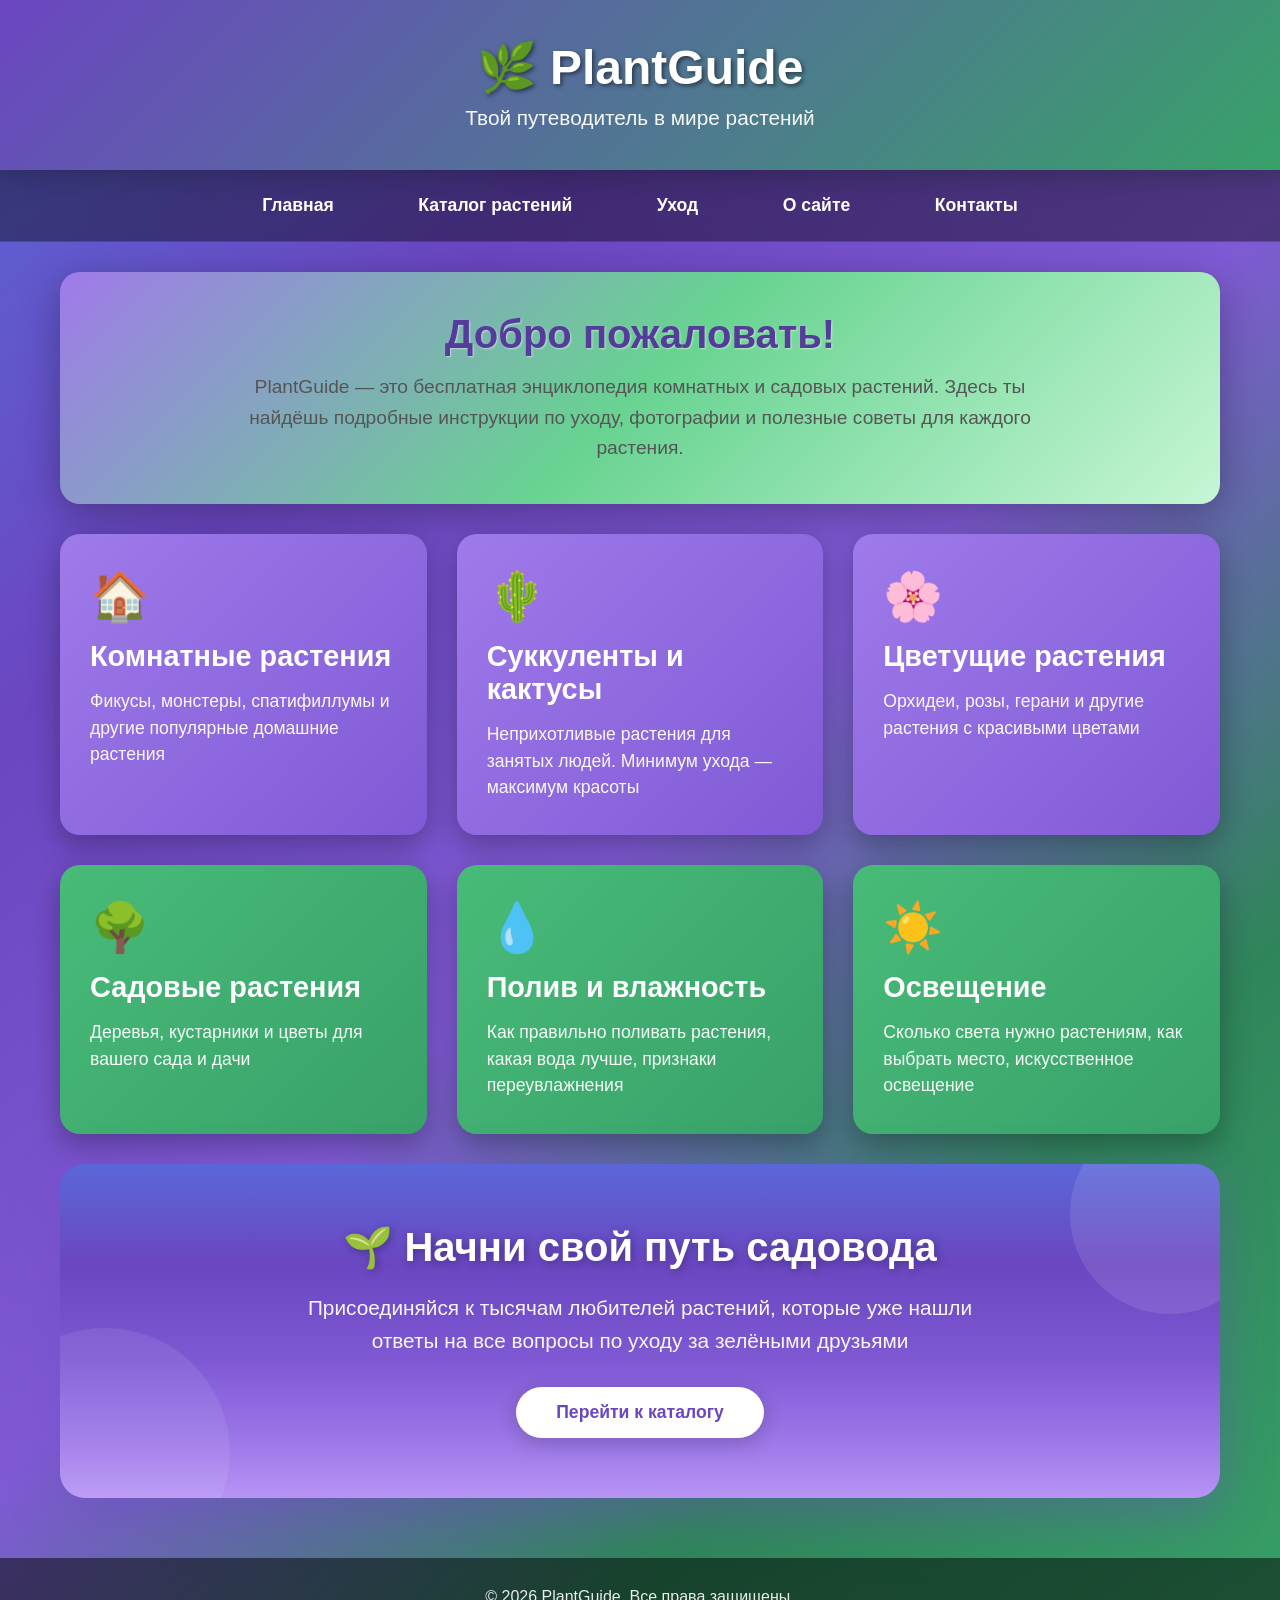
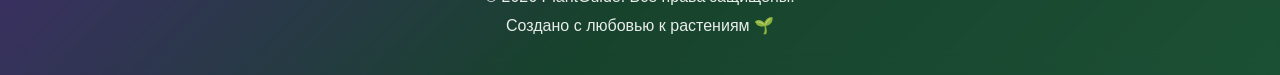
==== index.html @ fd5c61bb "Первая загрузка сайта" ====
<!DOCTYPE html>
<html lang="ru">
<head>
    <meta charset="UTF-8">
    <meta name="viewport" content="width=device-width, initial-scale=1.0">
    <title>PlantGuide - Энциклопедия растений</title>
    <style>
        * {
            margin: 0;
            padding: 0;
            box-sizing: border-box;
        }

        body {
            font-family: 'Segoe UI', Tahoma, Geneva, Verdana, sans-serif;
            background: linear-gradient(135deg, #5a67d8 0%, #6b46c1 25%, #805ad5 50%, #2f855a 75%, #38a169 100%);
            min-height: 100vh;
            color: #333;
            position: relative;
            overflow-x: hidden;
        }

        /* === ФОНОВЫЕ РАСТЕНИЯ В СТИЛЕ АНИМЕ === */
        .bg-plant {
            position: fixed;
            opacity: 0.3;
            z-index: 0;
            pointer-events: none;
            filter: blur(0.5px);
        }

        .bg-plant-1 {
            top: 10%;
            left: 5%;
            width: 200px;
            height: auto;
            transform: rotate(-15deg);
        }

        .bg-plant-2 {
            top: 15%;
            right: 8%;
            width: 180px;
            height: auto;
            transform: rotate(10deg);
        }

        .bg-plant-3 {
            bottom: 20%;
            left: 3%;
            width: 220px;
            height: auto;
            transform: rotate(-5deg);
        }

        .bg-plant-4 {
            bottom: 15%;
            right: 5%;
            width: 250px;
            height: auto;
            transform: rotate(8deg);
        }

        .bg-plant-5 {
            top: 40%;
            left: 2%;
            width: 150px;
            height: auto;
            transform: rotate(-12deg);
        }

        .bg-plant-6 {
            top: 50%;
            right: 3%;
            width: 200px;
            height: auto;
            transform: rotate(15deg);
        }

        .bg-plant-7 {
            top: 5%;
            left: 50%;
            transform: translateX(-50%) rotate(5deg);
            width: 120px;
            height: auto;
        }

        /* Шапка */
        header {
            background: linear-gradient(135deg, #6b46c1 0%, #38a169 100%);
            padding: 40px 20px;
            text-align: center;
            box-shadow: 0 4px 20px rgba(0,0,0,0.3);
            position: relative;
            z-index: 10;
        }

        header h1 {
            color: white;
            font-size: 3em;
            margin-bottom: 10px;
            text-shadow: 2px 2px 4px rgba(0,0,0,0.5);
        }

        header p {
            color: rgba(255, 255, 255, 0.95);
            font-size: 1.3em;
        }

        /* Навигация */
        nav {
            background: rgba(0, 0, 0, 0.4);
            backdrop-filter: blur(10px);
            padding: 15px;
            text-align: center;
            position: sticky;
            top: 0;
            z-index: 100;
            border-bottom: 1px solid rgba(255, 255, 255, 0.1);
        }

        nav a {
            color: white;
            text-decoration: none;
            margin: 0 20px;
            font-weight: 600;
            font-size: 1.1em;
            padding: 10px 20px;
            border-radius: 25px;
            transition: all 0.3s ease;
            display: inline-block;
        }

        nav a:hover {
            background: rgba(255, 255, 255, 0.2);
            transform: translateY(-2px);
        }

        /* Основной контент */
        .container {
            max-width: 1200px;
            margin: 0 auto;
            padding: 30px 20px; /* Уменьшил с 50px */
            position: relative;
            z-index: 1;
        }

        /* Приветственный блок */
        .welcome {
            background: linear-gradient(135deg, 
                #9f7aea 0%, 
                #68d391 50%, 
                #c6f6d5 100%);
            padding: 40px 30px; /* Выровнял отступы */
            border-radius: 20px;
            text-align: center;
            margin-bottom: 30px; /* Уменьшил с 50px */
            box-shadow: 0 10px 40px rgba(0,0,0,0.3);
        }

        .welcome h2 {
            color: #553c9a;
            font-size: 2.5em;
            margin-bottom: 15px;
            text-shadow: 1px 1px 2px rgba(255,255,255,0.5);
        }

        .welcome p {
            color: #555;
            font-size: 1.2em;
            line-height: 1.6;
            max-width: 800px;
            margin: 0 auto;
        }

        /* Сетка карточек */
        .cards-grid {
            display: grid;
            grid-template-columns: repeat(auto-fit, minmax(300px, 1fr));
            gap: 30px;
            margin-bottom: 30px; /* Уменьшил с 50px */
        }

        /* Карточки */
        .card {
            padding: 35px 30px; /* Выровнял горизонтальные отступы */
            border-radius: 20px;
            box-shadow: 0 10px 30px rgba(0,0,0,0.3);
            transition: all 0.3s ease;
            cursor: pointer;
            text-decoration: none;
            display: block;
            color: white;
            position: relative;
            z-index: 1;
        }

        .card:hover {
            transform: translateY(-10px);
            box-shadow: 0 15px 40px rgba(0,0,0,0.4);
        }

        .card-purple {
            background: linear-gradient(135deg, #9f7aea 0%, #805ad5 100%);
        }

        .card-green {
            background: linear-gradient(135deg, #48bb78 0%, #38a169 100%);
        }

        .card h3 {
            font-size: 1.8em;
            margin-bottom: 15px;
        }

        .card p {
            font-size: 1.1em;
            opacity: 0.95;
            line-height: 1.5;
        }

        .card-icon {
            font-size: 3em;
            margin-bottom: 15px;
        }

        /* Секция с вертикальным фиолетовым градиентом */
        .purple-gradient-section {
            background: linear-gradient(180deg, #5a67d8 0%, #6b46c1 30%, #805ad5 60%, #9f7aea 85%, #b794f4 100%);
            padding: 60px 40px; /* Уменьшил с 80px */
            border-radius: 25px;
            text-align: center;
            margin-bottom: 30px; /* Убрал margin-top, оставил только bottom */
            box-shadow: 0 15px 50px rgba(107, 70, 193, 0.4);
            position: relative;
            overflow: hidden;
            z-index: 1;
        }

        .purple-gradient-section::before {
            content: '';
            position: absolute;
            top: -50px;
            right: -50px;
            width: 200px;
            height: 200px;
            background: rgba(255, 255, 255, 0.1);
            border-radius: 50%;
        }

        .purple-gradient-section::after {
            content: '';
            position: absolute;
            bottom: -80px;
            left: -80px;
            width: 250px;
            height: 250px;
            background: rgba(255, 255, 255, 0.08);
            border-radius: 50%;
        }

        .purple-gradient-section h2 {
            color: white;
            font-size: 2.5em;
            margin-bottom: 20px;
            text-shadow: 2px 2px 8px rgba(0,0,0,0.3);
            position: relative;
            z-index: 1;
        }

        .purple-gradient-section p {
            color: rgba(255, 255, 255, 0.95);
            font-size: 1.3em;
            line-height: 1.6;
            max-width: 700px;
            margin: 0 auto 30px;
            position: relative;
            z-index: 1;
        }

        .purple-btn {
            display: inline-block;
            padding: 15px 40px;
            background: white;
            color: #6b46c1;
            text-decoration: none;
            border-radius: 50px;
            font-weight: bold;
            font-size: 1.1em;
            transition: all 0.3s ease;
            box-shadow: 0 5px 20px rgba(0,0,0,0.2);
            position: relative;
            z-index: 1;
        }

        .purple-btn:hover {
            transform: scale(1.05);
            box-shadow: 0 8px 25px rgba(0,0,0,0.3);
        }

        /* Подвал */
        footer {
            background: rgba(0, 0, 0, 0.5);
            backdrop-filter: blur(10px);
            color: white;
            text-align: center;
            padding: 30px 20px;
            margin-top: 0; /* Убрал лишний отступ */
            position: relative;
            z-index: 1;
        }

        footer p {
            opacity: 0.9;
            margin-bottom: 10px;
        }

        /* Адаптивность */
        @media (max-width: 768px) {
            header h1 {
                font-size: 2em;
            }

            nav a {
                display: block;
                margin: 10px 0;
            }

            .container {
                padding: 20px 15px;
            }

            .welcome {
                padding: 30px 20px;
            }

            .welcome h2 {
                font-size: 1.8em;
            }

            .purple-gradient-section {
                padding: 40px 20px;
            }

            .purple-gradient-section h2 {
                font-size: 1.8em;
            }

            .bg-plant-5, .bg-plant-6, .bg-plant-7 {
                display: none;
            }
        }
    </style>
</head>
<body>

    <!-- Фоновые растения -->
    <img src="images/anime-aloe.png" alt="" class="bg-plant bg-plant-1">
    <img src="images/anime-cactus.png" alt="" class="bg-plant bg-plant-2">
    <img src="images/anime-jade.png" alt="" class="bg-plant bg-plant-3">
    <img src="images/anime-monstera.png" alt="" class="bg-plant bg-plant-4">
    <img src="images/anime-succulent.png" alt="" class="bg-plant bg-plant-5">
    <img src="images/anime-fern.png" alt="" class="bg-plant bg-plant-6">
    <img src="images/anime-small-cactus.png" alt="" class="bg-plant bg-plant-7">

    <!-- Шапка -->
    <header>
        <h1>🌿 PlantGuide</h1>
        <p>Твой путеводитель в мире растений</p>
    </header>

    <!-- Навигация -->
    <nav>
        <a href="index.html">Главная</a>
        <a href="plants.html">Каталог растений</a>
        <a href="care.html">Уход</a>
        <a href="about.html">О сайте</a>
        <a href="contacts.html">Контакты</a>
    </nav>

    <!-- Основной контент -->
    <div class="container">

        <!-- Приветственный блок -->
        <div class="welcome">
            <h2>Добро пожаловать!</h2>
            <p>PlantGuide — это бесплатная энциклопедия комнатных и садовых растений. Здесь ты найдёшь подробные инструкции по уходу, фотографии и полезные советы для каждого растения.</p>
        </div>

        <!-- Карточки категорий -->
        <div class="cards-grid">

            <a href="plants/indoor.html" class="card card-purple">
                <div class="card-icon">🏠</div>
                <h3>Комнатные растения</h3>
                <p>Фикусы, монстеры, спатифиллумы и другие популярные домашние растения</p>
            </a>

            <a href="plants/succulents.html" class="card card-purple">
                <div class="card-icon">🌵</div>
                <h3>Суккуленты и кактусы</h3>
                <p>Неприхотливые растения для занятых людей. Минимум ухода — максимум красоты</p>
            </a>

            <a href="plants/flowering.html" class="card card-purple">
                <div class="card-icon">🌸</div>
                <h3>Цветущие растения</h3>
                <p>Орхидеи, розы, герани и другие растения с красивыми цветами</p>
            </a>

            <a href="plants/garden.html" class="card card-green">
                <div class="card-icon">🌳</div>
                <h3>Садовые растения</h3>
                <p>Деревья, кустарники и цветы для вашего сада и дачи</p>
            </a>

            <a href="care/watering.html" class="card card-green">
                <div class="card-icon">💧</div>
                <h3>Полив и влажность</h3>
                <p>Как правильно поливать растения, какая вода лучше, признаки переувлажнения</p>
            </a>

            <a href="care/light.html" class="card card-green">
                <div class="card-icon">☀️</div>
                <h3>Освещение</h3>
                <p>Сколько света нужно растениям, как выбрать место, искусственное освещение</p>
            </a>

        </div>

        <!-- Секция с вертикальным градиентом -->
        <div class="purple-gradient-section">
            <h2>🌱 Начни свой путь садовода</h2>
            <p>Присоединяйся к тысячам любителей растений, которые уже нашли ответы на все вопросы по уходу за зелёными друзьями</p>
            <a href="plants.html" class="purple-btn">Перейти к каталогу</a>
        </div>

    </div>

    <!-- Подвал -->
    <footer>
        <p>&copy; 2026 PlantGuide. Все права защищены.</p>
        <p>Создано с любовью к растениям 🌱</p>
    </footer>

</body>
</html>
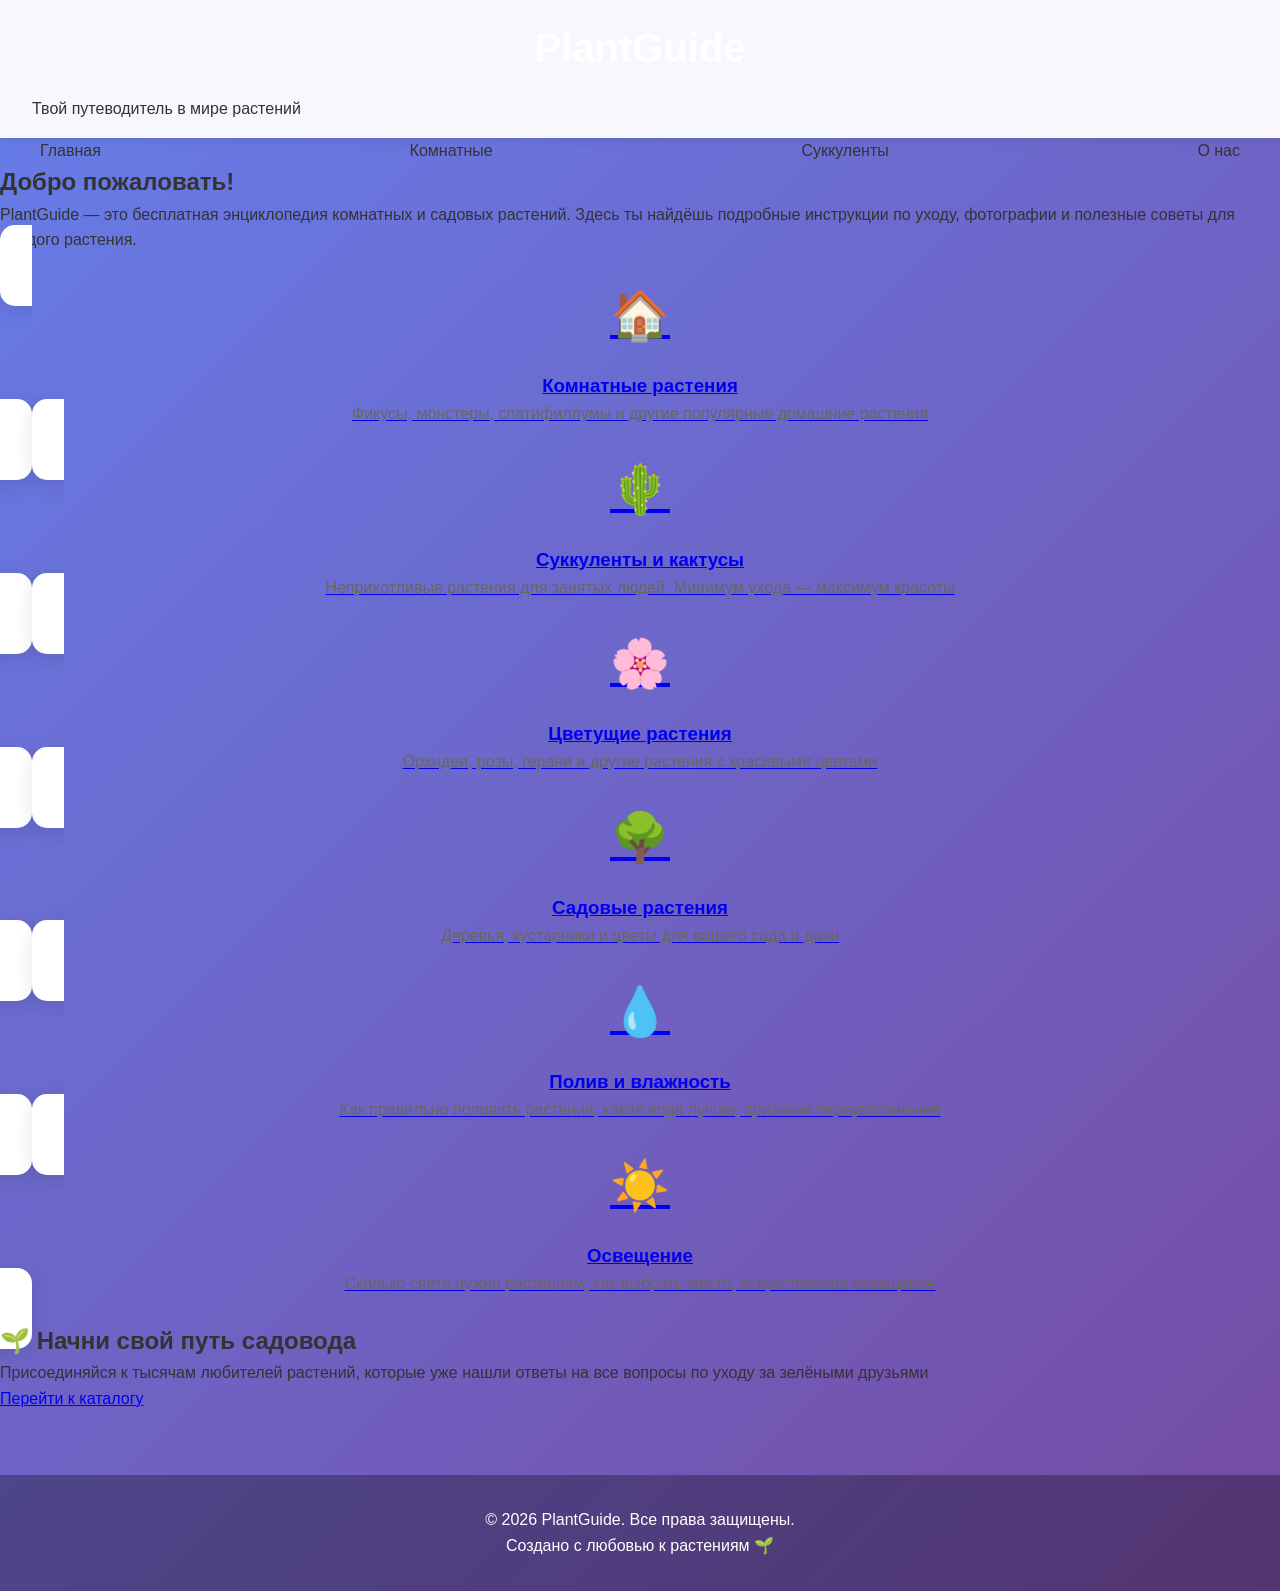
==== commit a8d87cfb: "Исправлены ссылки и структура index.html" ====
--- a/index.html
+++ b/index.html
@@ -1,381 +1,26 @@
 <!DOCTYPE html>
 <html lang="ru">
 <head>
+    <link rel="icon" type="image/png" href="image/favicon.png">
     <meta charset="UTF-8">
     <meta name="viewport" content="width=device-width, initial-scale=1.0">
     <title>PlantGuide - Энциклопедия растений</title>
-    <style>
-        * {
-            margin: 0;
-            padding: 0;
-            box-sizing: border-box;
-        }
-
-        body {
-            font-family: 'Segoe UI', Tahoma, Geneva, Verdana, sans-serif;
-            background: linear-gradient(135deg, #5a67d8 0%, #6b46c1 25%, #805ad5 50%, #2f855a 75%, #38a169 100%);
-            min-height: 100vh;
-            color: #333;
-            position: relative;
-            overflow-x: hidden;
-        }
-
-        /* === ФОНОВЫЕ РАСТЕНИЯ В СТИЛЕ АНИМЕ === */
-        .bg-plant {
-            position: fixed;
-            opacity: 0.3;
-            z-index: 0;
-            pointer-events: none;
-            filter: blur(0.5px);
-        }
-
-        .bg-plant-1 {
-            top: 10%;
-            left: 5%;
-            width: 200px;
-            height: auto;
-            transform: rotate(-15deg);
-        }
-
-        .bg-plant-2 {
-            top: 15%;
-            right: 8%;
-            width: 180px;
-            height: auto;
-            transform: rotate(10deg);
-        }
-
-        .bg-plant-3 {
-            bottom: 20%;
-            left: 3%;
-            width: 220px;
-            height: auto;
-            transform: rotate(-5deg);
-        }
-
-        .bg-plant-4 {
-            bottom: 15%;
-            right: 5%;
-            width: 250px;
-            height: auto;
-            transform: rotate(8deg);
-        }
-
-        .bg-plant-5 {
-            top: 40%;
-            left: 2%;
-            width: 150px;
-            height: auto;
-            transform: rotate(-12deg);
-        }
-
-        .bg-plant-6 {
-            top: 50%;
-            right: 3%;
-            width: 200px;
-            height: auto;
-            transform: rotate(15deg);
-        }
-
-        .bg-plant-7 {
-            top: 5%;
-            left: 50%;
-            transform: translateX(-50%) rotate(5deg);
-            width: 120px;
-            height: auto;
-        }
-
-        /* Шапка */
-        header {
-            background: linear-gradient(135deg, #6b46c1 0%, #38a169 100%);
-            padding: 40px 20px;
-            text-align: center;
-            box-shadow: 0 4px 20px rgba(0,0,0,0.3);
-            position: relative;
-            z-index: 10;
-        }
-
-        header h1 {
-            color: white;
-            font-size: 3em;
-            margin-bottom: 10px;
-            text-shadow: 2px 2px 4px rgba(0,0,0,0.5);
-        }
-
-        header p {
-            color: rgba(255, 255, 255, 0.95);
-            font-size: 1.3em;
-        }
-
-        /* Навигация */
-        nav {
-            background: rgba(0, 0, 0, 0.4);
-            backdrop-filter: blur(10px);
-            padding: 15px;
-            text-align: center;
-            position: sticky;
-            top: 0;
-            z-index: 100;
-            border-bottom: 1px solid rgba(255, 255, 255, 0.1);
-        }
-
-        nav a {
-            color: white;
-            text-decoration: none;
-            margin: 0 20px;
-            font-weight: 600;
-            font-size: 1.1em;
-            padding: 10px 20px;
-            border-radius: 25px;
-            transition: all 0.3s ease;
-            display: inline-block;
-        }
-
-        nav a:hover {
-            background: rgba(255, 255, 255, 0.2);
-            transform: translateY(-2px);
-        }
-
-        /* Основной контент */
-        .container {
-            max-width: 1200px;
-            margin: 0 auto;
-            padding: 30px 20px; /* Уменьшил с 50px */
-            position: relative;
-            z-index: 1;
-        }
-
-        /* Приветственный блок */
-        .welcome {
-            background: linear-gradient(135deg, 
-                #9f7aea 0%, 
-                #68d391 50%, 
-                #c6f6d5 100%);
-            padding: 40px 30px; /* Выровнял отступы */
-            border-radius: 20px;
-            text-align: center;
-            margin-bottom: 30px; /* Уменьшил с 50px */
-            box-shadow: 0 10px 40px rgba(0,0,0,0.3);
-        }
-
-        .welcome h2 {
-            color: #553c9a;
-            font-size: 2.5em;
-            margin-bottom: 15px;
-            text-shadow: 1px 1px 2px rgba(255,255,255,0.5);
-        }
-
-        .welcome p {
-            color: #555;
-            font-size: 1.2em;
-            line-height: 1.6;
-            max-width: 800px;
-            margin: 0 auto;
-        }
-
-        /* Сетка карточек */
-        .cards-grid {
-            display: grid;
-            grid-template-columns: repeat(auto-fit, minmax(300px, 1fr));
-            gap: 30px;
-            margin-bottom: 30px; /* Уменьшил с 50px */
-        }
-
-        /* Карточки */
-        .card {
-            padding: 35px 30px; /* Выровнял горизонтальные отступы */
-            border-radius: 20px;
-            box-shadow: 0 10px 30px rgba(0,0,0,0.3);
-            transition: all 0.3s ease;
-            cursor: pointer;
-            text-decoration: none;
-            display: block;
-            color: white;
-            position: relative;
-            z-index: 1;
-        }
-
-        .card:hover {
-            transform: translateY(-10px);
-            box-shadow: 0 15px 40px rgba(0,0,0,0.4);
-        }
-
-        .card-purple {
-            background: linear-gradient(135deg, #9f7aea 0%, #805ad5 100%);
-        }
-
-        .card-green {
-            background: linear-gradient(135deg, #48bb78 0%, #38a169 100%);
-        }
-
-        .card h3 {
-            font-size: 1.8em;
-            margin-bottom: 15px;
-        }
-
-        .card p {
-            font-size: 1.1em;
-            opacity: 0.95;
-            line-height: 1.5;
-        }
-
-        .card-icon {
-            font-size: 3em;
-            margin-bottom: 15px;
-        }
-
-        /* Секция с вертикальным фиолетовым градиентом */
-        .purple-gradient-section {
-            background: linear-gradient(180deg, #5a67d8 0%, #6b46c1 30%, #805ad5 60%, #9f7aea 85%, #b794f4 100%);
-            padding: 60px 40px; /* Уменьшил с 80px */
-            border-radius: 25px;
-            text-align: center;
-            margin-bottom: 30px; /* Убрал margin-top, оставил только bottom */
-            box-shadow: 0 15px 50px rgba(107, 70, 193, 0.4);
-            position: relative;
-            overflow: hidden;
-            z-index: 1;
-        }
-
-        .purple-gradient-section::before {
-            content: '';
-            position: absolute;
-            top: -50px;
-            right: -50px;
-            width: 200px;
-            height: 200px;
-            background: rgba(255, 255, 255, 0.1);
-            border-radius: 50%;
-        }
-
-        .purple-gradient-section::after {
-            content: '';
-            position: absolute;
-            bottom: -80px;
-            left: -80px;
-            width: 250px;
-            height: 250px;
-            background: rgba(255, 255, 255, 0.08);
-            border-radius: 50%;
-        }
-
-        .purple-gradient-section h2 {
-            color: white;
-            font-size: 2.5em;
-            margin-bottom: 20px;
-            text-shadow: 2px 2px 8px rgba(0,0,0,0.3);
-            position: relative;
-            z-index: 1;
-        }
-
-        .purple-gradient-section p {
-            color: rgba(255, 255, 255, 0.95);
-            font-size: 1.3em;
-            line-height: 1.6;
-            max-width: 700px;
-            margin: 0 auto 30px;
-            position: relative;
-            z-index: 1;
-        }
-
-        .purple-btn {
-            display: inline-block;
-            padding: 15px 40px;
-            background: white;
-            color: #6b46c1;
-            text-decoration: none;
-            border-radius: 50px;
-            font-weight: bold;
-            font-size: 1.1em;
-            transition: all 0.3s ease;
-            box-shadow: 0 5px 20px rgba(0,0,0,0.2);
-            position: relative;
-            z-index: 1;
-        }
-
-        .purple-btn:hover {
-            transform: scale(1.05);
-            box-shadow: 0 8px 25px rgba(0,0,0,0.3);
-        }
-
-        /* Подвал */
-        footer {
-            background: rgba(0, 0, 0, 0.5);
-            backdrop-filter: blur(10px);
-            color: white;
-            text-align: center;
-            padding: 30px 20px;
-            margin-top: 0; /* Убрал лишний отступ */
-            position: relative;
-            z-index: 1;
-        }
-
-        footer p {
-            opacity: 0.9;
-            margin-bottom: 10px;
-        }
-
-        /* Адаптивность */
-        @media (max-width: 768px) {
-            header h1 {
-                font-size: 2em;
-            }
-
-            nav a {
-                display: block;
-                margin: 10px 0;
-            }
-
-            .container {
-                padding: 20px 15px;
-            }
-
-            .welcome {
-                padding: 30px 20px;
-            }
-
-            .welcome h2 {
-                font-size: 1.8em;
-            }
-
-            .purple-gradient-section {
-                padding: 40px 20px;
-            }
-
-            .purple-gradient-section h2 {
-                font-size: 1.8em;
-            }
-
-            .bg-plant-5, .bg-plant-6, .bg-plant-7 {
-                display: none;
-            }
-        }
-    </style>
+    <link rel="stylesheet" href="css/style.css">
 </head>
 <body>
 
-    <!-- Фоновые растения -->
-    <img src="images/anime-aloe.png" alt="" class="bg-plant bg-plant-1">
-    <img src="images/anime-cactus.png" alt="" class="bg-plant bg-plant-2">
-    <img src="images/anime-jade.png" alt="" class="bg-plant bg-plant-3">
-    <img src="images/anime-monstera.png" alt="" class="bg-plant bg-plant-4">
-    <img src="images/anime-succulent.png" alt="" class="bg-plant bg-plant-5">
-    <img src="images/anime-fern.png" alt="" class="bg-plant bg-plant-6">
-    <img src="images/anime-small-cactus.png" alt="" class="bg-plant bg-plant-7">
-
     <!-- Шапка -->
     <header>
-        <h1>🌿 PlantGuide</h1>
+        <h1> PlantGuide</h1>
         <p>Твой путеводитель в мире растений</p>
     </header>
 
     <!-- Навигация -->
     <nav>
         <a href="index.html">Главная</a>
-        <a href="plants.html">Каталог растений</a>
-        <a href="care.html">Уход</a>
-        <a href="about.html">О сайте</a>
-        <a href="contacts.html">Контакты</a>
+        <a href="indoor.html">Комнатные</a>
+        <a href="succulents.html">Суккуленты</a>
+        <a href="about.html">О нас</a>
     </nav>
 
     <!-- Основной контент -->
@@ -390,37 +35,37 @@
         <!-- Карточки категорий -->
         <div class="cards-grid">
 
-            <a href="plants/indoor.html" class="card card-purple">
+            <a href="indoor.html" class="card card-purple">
                 <div class="card-icon">🏠</div>
                 <h3>Комнатные растения</h3>
                 <p>Фикусы, монстеры, спатифиллумы и другие популярные домашние растения</p>
             </a>
 
-            <a href="plants/succulents.html" class="card card-purple">
+            <a href="succulents.html" class="card card-purple">
                 <div class="card-icon">🌵</div>
                 <h3>Суккуленты и кактусы</h3>
                 <p>Неприхотливые растения для занятых людей. Минимум ухода — максимум красоты</p>
             </a>
 
-            <a href="plants/flowering.html" class="card card-purple">
+            <a href="flowering.html" class="card card-purple">
                 <div class="card-icon">🌸</div>
                 <h3>Цветущие растения</h3>
                 <p>Орхидеи, розы, герани и другие растения с красивыми цветами</p>
             </a>
 
-            <a href="plants/garden.html" class="card card-green">
+            <a href="garden.html" class="card card-green">
                 <div class="card-icon">🌳</div>
                 <h3>Садовые растения</h3>
                 <p>Деревья, кустарники и цветы для вашего сада и дачи</p>
             </a>
 
-            <a href="care/watering.html" class="card card-green">
+            <a href="watering.html" class="card card-green">
                 <div class="card-icon">💧</div>
                 <h3>Полив и влажность</h3>
                 <p>Как правильно поливать растения, какая вода лучше, признаки переувлажнения</p>
             </a>
 
-            <a href="care/light.html" class="card card-green">
+            <a href="lighting.html" class="card card-green">
                 <div class="card-icon">☀️</div>
                 <h3>Освещение</h3>
                 <p>Сколько света нужно растениям, как выбрать место, искусственное освещение</p>
@@ -432,7 +77,7 @@
         <div class="purple-gradient-section">
             <h2>🌱 Начни свой путь садовода</h2>
             <p>Присоединяйся к тысячам любителей растений, которые уже нашли ответы на все вопросы по уходу за зелёными друзьями</p>
-            <a href="plants.html" class="purple-btn">Перейти к каталогу</a>
+            <a href="indoor.html" class="purple-btn">Перейти к каталогу</a>
         </div>
 
     </div>
--- a/css/style.css
+++ b/css/style.css
@@ -0,0 +1,226 @@
+/* ===== ОБЩИЕ СТИЛИ ===== */
+* {
+  margin: 0;
+  padding: 0;
+  box-sizing: border-box;
+}
+
+body {
+  font-family: 'Segoe UI', Tahoma, Geneva, Verdana, sans-serif;
+  line-height: 1.6;
+  color: #333;
+  background: linear-gradient(135deg, #667eea 0%, #764ba2 100%);
+  min-height: 100vh;
+}
+
+/* ===== ШАПКА ===== */
+header {
+  background: rgba(255, 255, 255, 0.95);
+  padding: 1rem 2rem;
+  box-shadow: 0 2px 10px rgba(0,0,0,0.1);
+}
+
+nav {
+  display: flex;
+  justify-content: space-between;
+  align-items: center;
+  max-width: 1200px;
+  margin: 0 auto;
+}
+
+.logo {
+  font-size: 1.5rem;
+  font-weight: bold;
+  color: #2d5a3d;
+  text-decoration: none;
+}
+
+nav ul {
+  display: flex;
+  list-style: none;
+  gap: 2rem;
+}
+
+nav a {
+  text-decoration: none;
+  color: #333;
+  font-weight: 500;
+  transition: color 0.3s;
+}
+
+nav a:hover {
+  color: #2d5a3d;
+}
+
+/* ===== ГЛАВНАЯ СТРАНИЦА ===== */
+main {
+  max-width: 1200px;
+  margin: 3rem auto;
+  padding: 0 2rem;
+}
+
+h1 {
+  color: white;
+  text-align: center;
+  font-size: 2.5rem;
+  margin-bottom: 1rem;
+}
+
+.subtitle {
+  color: rgba(255,255,255,0.9);
+  text-align: center;
+  font-size: 1.2rem;
+  margin-bottom: 3rem;
+}
+
+/* ===== КАРТОЧКИ КАТЕГОРИЙ (главная) ===== */
+.categories-grid {
+  display: grid;
+  grid-template-columns: repeat(auto-fit, minmax(300px, 1fr));
+  gap: 2rem;
+  margin: 3rem 0;
+}
+
+.card {
+  background: white;
+  border-radius: 15px;
+  padding: 2rem;
+  text-align: center;
+  box-shadow: 0 5px 20px rgba(0,0,0,0.1);
+  transition: transform 0.3s, box-shadow 0.3s;
+}
+
+.card:hover {
+  transform: translateY(-10px);
+  box-shadow: 0 15px 30px rgba(0,0,0,0.2);
+}
+
+.card-icon {
+  font-size: 3rem;
+  margin-bottom: 1rem;
+}
+
+.card h2 {
+  color: #2d5a3d;
+  margin-bottom: 1rem;
+}
+
+.card p {
+  color: #666;
+  line-height: 1.6;
+}
+
+.card-link {
+  text-decoration: none;
+  color: inherit;
+  display: block;
+}
+
+.card-link:hover .card {
+  transform: translateY(-10px);
+  box-shadow: 0 15px 30px rgba(0,0,0,0.2);
+}
+
+/* ===== СТРАНИЦЫ КАТЕГОРИЙ ===== */
+.plants-grid {
+  display: grid;
+  grid-template-columns: repeat(auto-fit, minmax(280px, 1fr));
+  gap: 2rem;
+  margin: 3rem 0;
+}
+
+.plant-card {
+  background: white;
+  border-radius: 15px;
+  padding: 1.5rem;
+  text-align: center;
+  box-shadow: 0 5px 15px rgba(0,0,0,0.1);
+  transition: transform 0.3s;
+}
+
+.plant-card:hover {
+  transform: translateY(-5px);
+}
+
+.plant-card img {
+  width: 100%;
+  height: 200px;
+  object-fit: cover;
+  border-radius: 10px;
+  margin-bottom: 1rem;
+  background: #f0f0f0;
+}
+
+.plant-card h3 {
+  color: #2d5a3d;
+  margin-bottom: 0.5rem;
+}
+
+.plant-card p {
+  color: #666;
+  font-size: 0.95rem;
+}
+
+/* ===== СТРАНИЦЫ С КОНТЕНТОМ (Полив, Освещение) ===== */
+.content-section {
+  background: white;
+  padding: 2.5rem;
+  border-radius: 15px;
+  margin: 2rem 0;
+  box-shadow: 0 5px 20px rgba(0,0,0,0.1);
+}
+
+.content-section h2 {
+  color: #2d5a3d;
+  margin-top: 2rem;
+  margin-bottom: 1rem;
+  font-size: 1.5rem;
+}
+
+.content-section h2:first-child {
+  margin-top: 0;
+}
+
+.content-section ul {
+  list-style-position: inside;
+  line-height: 1.8;
+  margin-left: 1rem;
+}
+
+.content-section li {
+  margin-bottom: 0.5rem;
+}
+
+.content-section p {
+  line-height: 1.8;
+  margin-bottom: 1rem;
+}
+
+/* ===== ПОДВАЛ ===== */
+footer {
+  background: rgba(0,0,0,0.3);
+  color: white;
+  text-align: center;
+  padding: 2rem;
+  margin-top: 4rem;
+}
+
+/* ===== АДАПТИВНОСТЬ ===== */
+@media (max-width: 768px) {
+  h1 {
+    font-size: 2rem;
+  }
+  
+  .categories-grid,
+  .plants-grid {
+    grid-template-columns: 1fr;
+  }
+  
+  nav ul {
+    gap: 1rem;
+  }
+  
+  .content-section {
+    padding: 1.5rem;
+  }
+}
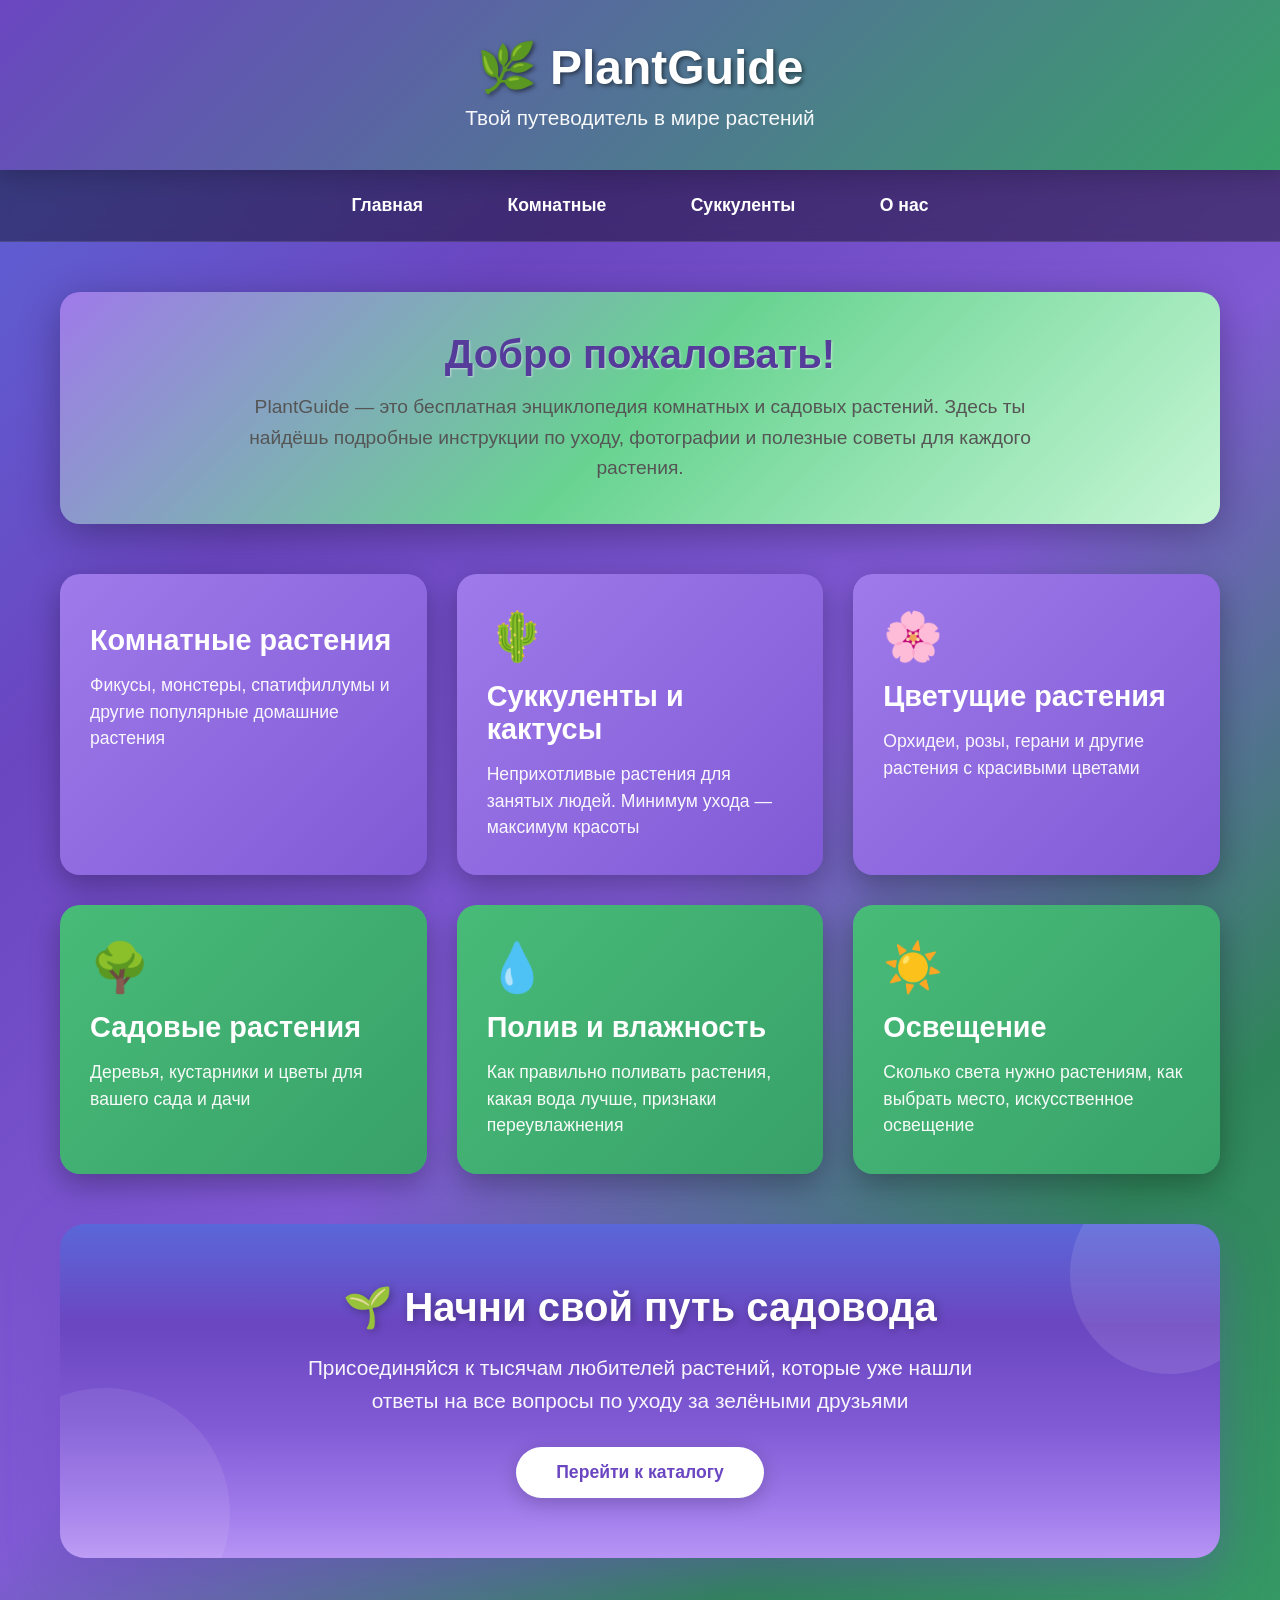
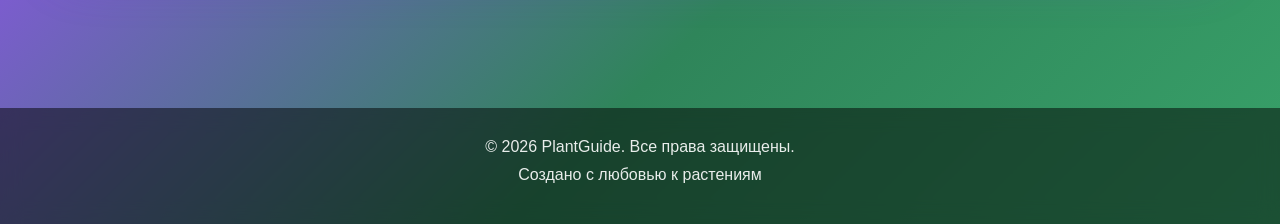
==== commit be42783b: "Исправлены иконки и вёрстка" ====
--- a/index.html
+++ b/index.html
@@ -5,13 +5,291 @@
     <meta charset="UTF-8">
     <meta name="viewport" content="width=device-width, initial-scale=1.0">
     <title>PlantGuide - Энциклопедия растений</title>
-    <link rel="stylesheet" href="css/style.css">
+    <style>
+        * {
+            margin: 0;
+            padding: 0;
+            box-sizing: border-box;
+        }
+
+        body {
+            font-family: 'Segoe UI', Tahoma, Geneva, Verdana, sans-serif;
+            background: linear-gradient(135deg, #5a67d8 0%, #6b46c1 25%, #805ad5 50%, #2f855a 75%, #38a169 100%);
+            min-height: 100vh;
+            color: #333;
+            position: relative;
+            overflow-x: hidden;
+        }
+
+        /* Шапка */
+        header {
+            background: linear-gradient(135deg, #6b46c1 0%, #38a169 100%);
+            padding: 40px 20px;
+            text-align: center;
+            box-shadow: 0 4px 20px rgba(0,0,0,0.3);
+            position: relative;
+            z-index: 10;
+        }
+
+        header h1 {
+            color: white;
+            font-size: 3em;
+            margin-bottom: 10px;
+            text-shadow: 2px 2px 4px rgba(0,0,0,0.5);
+        }
+
+        header p {
+            color: rgba(255, 255, 255, 0.95);
+            font-size: 1.3em;
+        }
+
+        /* Навигация */
+        nav {
+            background: rgba(0, 0, 0, 0.4);
+            backdrop-filter: blur(10px);
+            padding: 15px;
+            text-align: center;
+            position: sticky;
+            top: 0;
+            z-index: 100;
+            border-bottom: 1px solid rgba(255, 255, 255, 0.1);
+        }
+
+        nav a {
+            color: white;
+            text-decoration: none;
+            margin: 0 20px;
+            font-weight: 600;
+            font-size: 1.1em;
+            padding: 10px 20px;
+            border-radius: 25px;
+            transition: all 0.3s ease;
+            display: inline-block;
+        }
+
+        nav a:hover {
+            background: rgba(255, 255, 255, 0.2);
+            transform: translateY(-2px);
+        }
+
+        /* Основной контент */
+        .container {
+            max-width: 1200px;
+            margin: 0 auto;
+            padding: 50px 20px;
+            position: relative;
+            z-index: 1;
+        }
+
+        /* Приветственный блок */
+        .welcome {
+            background: linear-gradient(135deg, 
+                #9f7aea 0%, 
+                #68d391 50%, 
+                #c6f6d5 100%);
+            padding: 40px 30px;
+            border-radius: 20px;
+            text-align: center;
+            margin-bottom: 50px;
+            box-shadow: 0 10px 40px rgba(0,0,0,0.3);
+        }
+
+        .welcome h2 {
+            color: #553c9a;
+            font-size: 2.5em;
+            margin-bottom: 15px;
+            text-shadow: 1px 1px 2px rgba(255,255,255,0.5);
+        }
+
+        .welcome p {
+            color: #555;
+            font-size: 1.2em;
+            line-height: 1.6;
+            max-width: 800px;
+            margin: 0 auto;
+        }
+
+        /* Сетка карточек */
+        .cards-grid {
+            display: grid;
+            grid-template-columns: repeat(auto-fit, minmax(300px, 1fr));
+            gap: 30px;
+            margin-bottom: 50px;
+        }
+
+        /* Карточки */
+        .card {
+            padding: 35px 30px;
+            border-radius: 20px;
+            box-shadow: 0 10px 30px rgba(0,0,0,0.3);
+            transition: all 0.3s ease;
+            cursor: pointer;
+            text-decoration: none;
+            display: block;
+            color: white;
+            position: relative;
+            z-index: 1;
+        }
+
+        .card:hover {
+            transform: translateY(-10px);
+            box-shadow: 0 15px 40px rgba(0,0,0,0.4);
+        }
+
+        .card-purple {
+            background: linear-gradient(135deg, #9f7aea 0%, #805ad5 100%);
+        }
+
+        .card-green {
+            background: linear-gradient(135deg, #48bb78 0%, #38a169 100%);
+        }
+
+        .card h3 {
+            font-size: 1.8em;
+            margin-bottom: 15px;
+        }
+
+        .card p {
+            font-size: 1.1em;
+            opacity: 0.95;
+            line-height: 1.5;
+        }
+
+        .card-icon {
+            font-size: 3em;
+            margin-bottom: 15px;
+            display: block;
+        }
+
+        /* Секция с вертикальным фиолетовым градиентом */
+        .purple-gradient-section {
+            background: linear-gradient(180deg, #5a67d8 0%, #6b46c1 30%, #805ad5 60%, #9f7aea 85%, #b794f4 100%);
+            padding: 60px 40px;
+            border-radius: 25px;
+            text-align: center;
+            margin-bottom: 50px;
+            box-shadow: 0 15px 50px rgba(107, 70, 193, 0.4);
+            position: relative;
+            overflow: hidden;
+            z-index: 1;
+        }
+
+        .purple-gradient-section::before {
+            content: '';
+            position: absolute;
+            top: -50px;
+            right: -50px;
+            width: 200px;
+            height: 200px;
+            background: rgba(255, 255, 255, 0.1);
+            border-radius: 50%;
+        }
+
+        .purple-gradient-section::after {
+            content: '';
+            position: absolute;
+            bottom: -80px;
+            left: -80px;
+            width: 250px;
+            height: 250px;
+            background: rgba(255, 255, 255, 0.08);
+            border-radius: 50%;
+        }
+
+        .purple-gradient-section h2 {
+            color: white;
+            font-size: 2.5em;
+            margin-bottom: 20px;
+            text-shadow: 2px 2px 8px rgba(0,0,0,0.3);
+            position: relative;
+            z-index: 1;
+        }
+
+        .purple-gradient-section p {
+            color: rgba(255, 255, 255, 0.95);
+            font-size: 1.3em;
+            line-height: 1.6;
+            max-width: 700px;
+            margin: 0 auto 30px;
+            position: relative;
+            z-index: 1;
+        }
+
+        .purple-btn {
+            display: inline-block;
+            padding: 15px 40px;
+            background: white;
+            color: #6b46c1;
+            text-decoration: none;
+            border-radius: 50px;
+            font-weight: bold;
+            font-size: 1.1em;
+            transition: all 0.3s ease;
+            box-shadow: 0 5px 20px rgba(0,0,0,0.2);
+            position: relative;
+            z-index: 1;
+        }
+
+        .purple-btn:hover {
+            transform: scale(1.05);
+            box-shadow: 0 8px 25px rgba(0,0,0,0.3);
+        }
+
+        /* Подвал */
+        footer {
+            background: rgba(0, 0, 0, 0.5);
+            backdrop-filter: blur(10px);
+            color: white;
+            text-align: center;
+            padding: 30px 20px;
+            margin-top: 50px;
+            position: relative;
+            z-index: 1;
+        }
+
+        footer p {
+            opacity: 0.9;
+            margin-bottom: 10px;
+        }
+
+        /* Адаптивность */
+        @media (max-width: 768px) {
+            header h1 {
+                font-size: 2em;
+            }
+
+            nav a {
+                display: block;
+                margin: 10px 0;
+            }
+
+            .container {
+                padding: 20px 15px;
+            }
+
+            .welcome {
+                padding: 30px 20px;
+            }
+
+            .welcome h2 {
+                font-size: 1.8em;
+            }
+
+            .purple-gradient-section {
+                padding: 40px 20px;
+            }
+
+            .purple-gradient-section h2 {
+                font-size: 1.8em;
+            }
+        }
+    </style>
 </head>
 <body>
 
     <!-- Шапка -->
     <header>
-        <h1> PlantGuide</h1>
+        <h1>🌿 PlantGuide</h1>
         <p>Твой путеводитель в мире растений</p>
     </header>
 
@@ -36,37 +314,37 @@
         <div class="cards-grid">
 
             <a href="indoor.html" class="card card-purple">
-                <div class="card-icon">🏠</div>
+                <span class="card-icon"></span>
                 <h3>Комнатные растения</h3>
                 <p>Фикусы, монстеры, спатифиллумы и другие популярные домашние растения</p>
             </a>
 
             <a href="succulents.html" class="card card-purple">
-                <div class="card-icon">🌵</div>
+                <span class="card-icon">🌵</span>
                 <h3>Суккуленты и кактусы</h3>
                 <p>Неприхотливые растения для занятых людей. Минимум ухода — максимум красоты</p>
             </a>
 
             <a href="flowering.html" class="card card-purple">
-                <div class="card-icon">🌸</div>
+                <span class="card-icon">🌸</span>
                 <h3>Цветущие растения</h3>
                 <p>Орхидеи, розы, герани и другие растения с красивыми цветами</p>
             </a>
 
             <a href="garden.html" class="card card-green">
-                <div class="card-icon">🌳</div>
+                <span class="card-icon">🌳</span>
                 <h3>Садовые растения</h3>
                 <p>Деревья, кустарники и цветы для вашего сада и дачи</p>
             </a>
 
             <a href="watering.html" class="card card-green">
-                <div class="card-icon">💧</div>
+                <span class="card-icon">💧</span>
                 <h3>Полив и влажность</h3>
                 <p>Как правильно поливать растения, какая вода лучше, признаки переувлажнения</p>
             </a>
 
             <a href="lighting.html" class="card card-green">
-                <div class="card-icon">☀️</div>
+                <span class="card-icon">☀️</span>
                 <h3>Освещение</h3>
                 <p>Сколько света нужно растениям, как выбрать место, искусственное освещение</p>
             </a>
@@ -85,7 +363,7 @@
     <!-- Подвал -->
     <footer>
         <p>&copy; 2026 PlantGuide. Все права защищены.</p>
-        <p>Создано с любовью к растениям 🌱</p>
+        <p>Создано с любовью к растениям </p>
     </footer>
 
 </body>
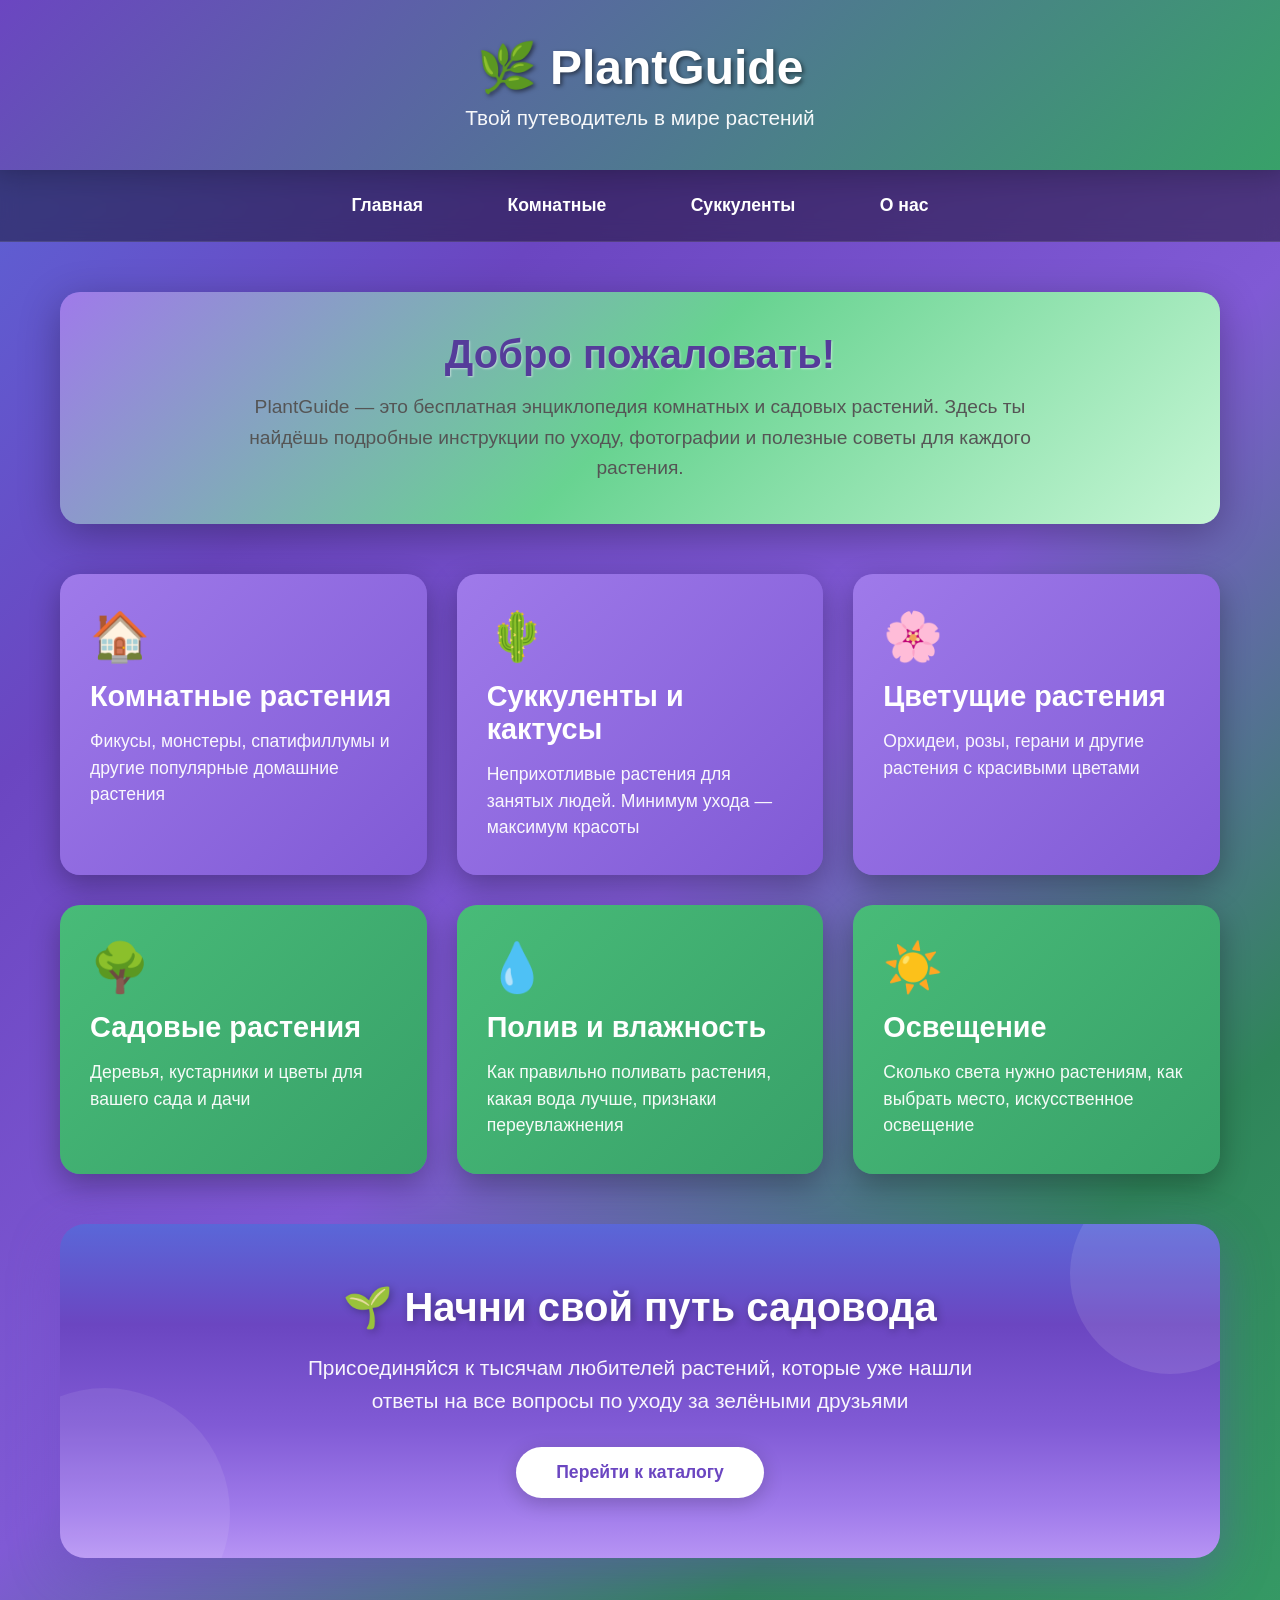
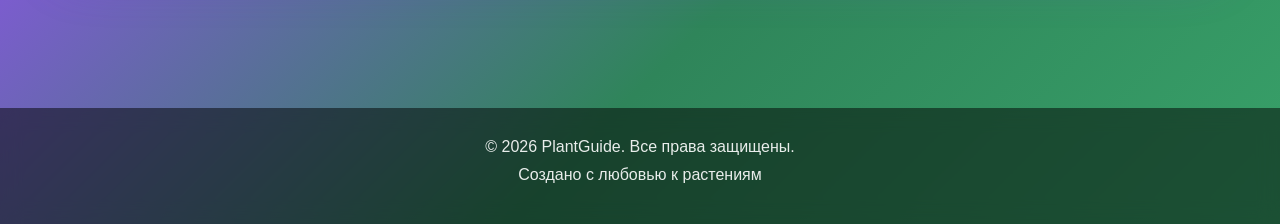
==== commit ed85f2f3: "Возвращена иконка для комнатных растений" ====
--- a/index.html
+++ b/index.html
@@ -314,7 +314,7 @@
         <div class="cards-grid">
 
             <a href="indoor.html" class="card card-purple">
-                <span class="card-icon"></span>
+                <span class="card-icon">🏠</span>
                 <h3>Комнатные растения</h3>
                 <p>Фикусы, монстеры, спатифиллумы и другие популярные домашние растения</p>
             </a>
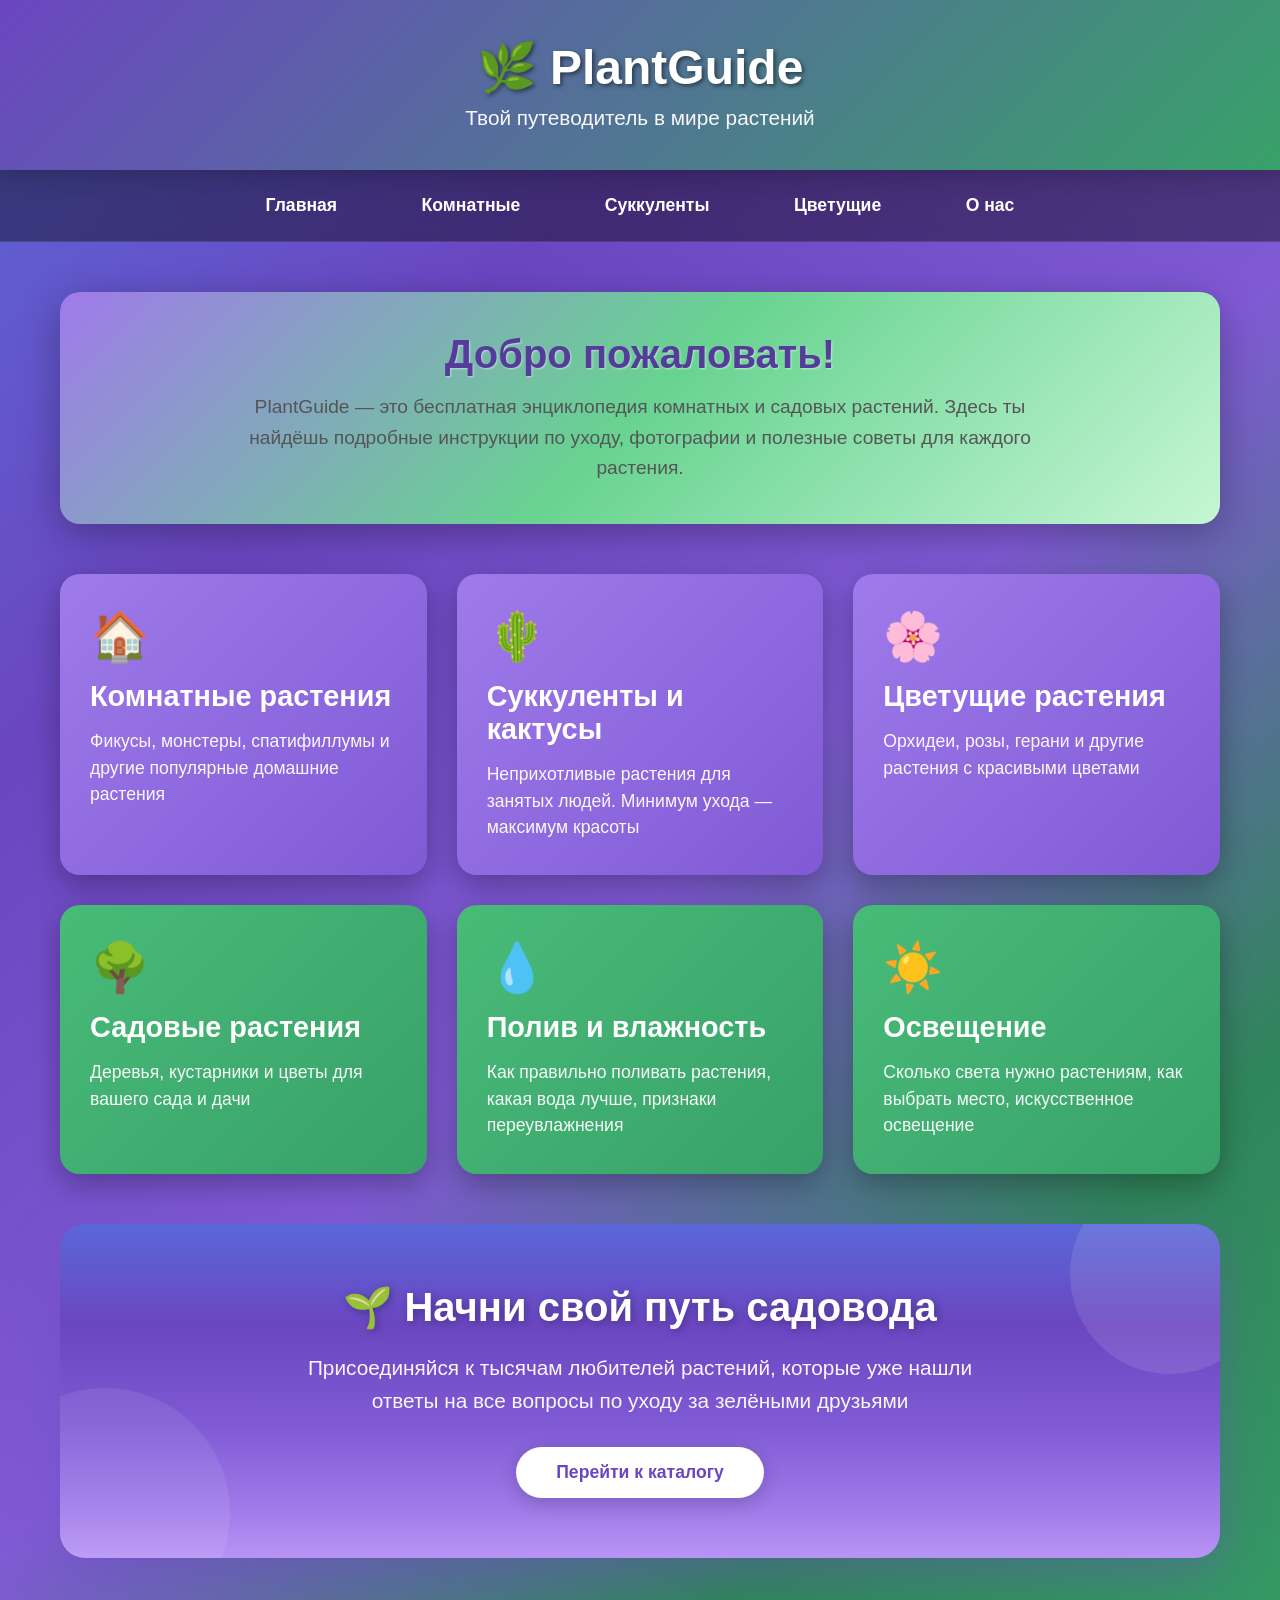
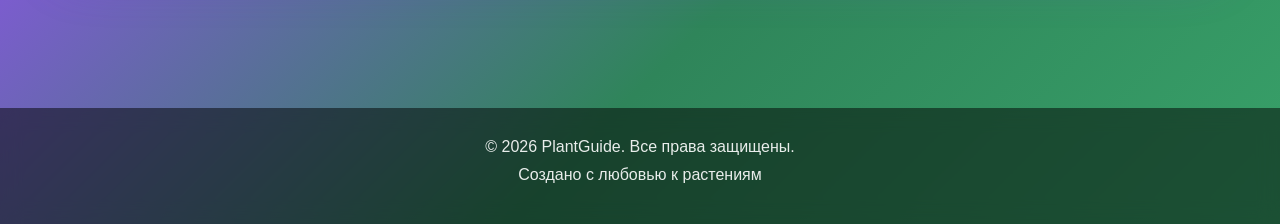
==== commit 542459e6: "Единая навигация + страницы Уход и Контакты" ====
--- a/index.html
+++ b/index.html
@@ -294,12 +294,13 @@
     </header>
 
     <!-- Навигация -->
-    <nav>
-        <a href="index.html">Главная</a>
-        <a href="indoor.html">Комнатные</a>
-        <a href="succulents.html">Суккуленты</a>
-        <a href="about.html">О нас</a>
-    </nav>
+<nav>
+    <a href="index.html">Главная</a>
+    <a href="indoor.html">Комнатные</a>
+    <a href="succulents.html">Суккуленты</a>
+    <a href="flowering.html">Цветущие</a>
+    <a href="about.html">О нас</a>
+</nav>
 
     <!-- Основной контент -->
     <div class="container">
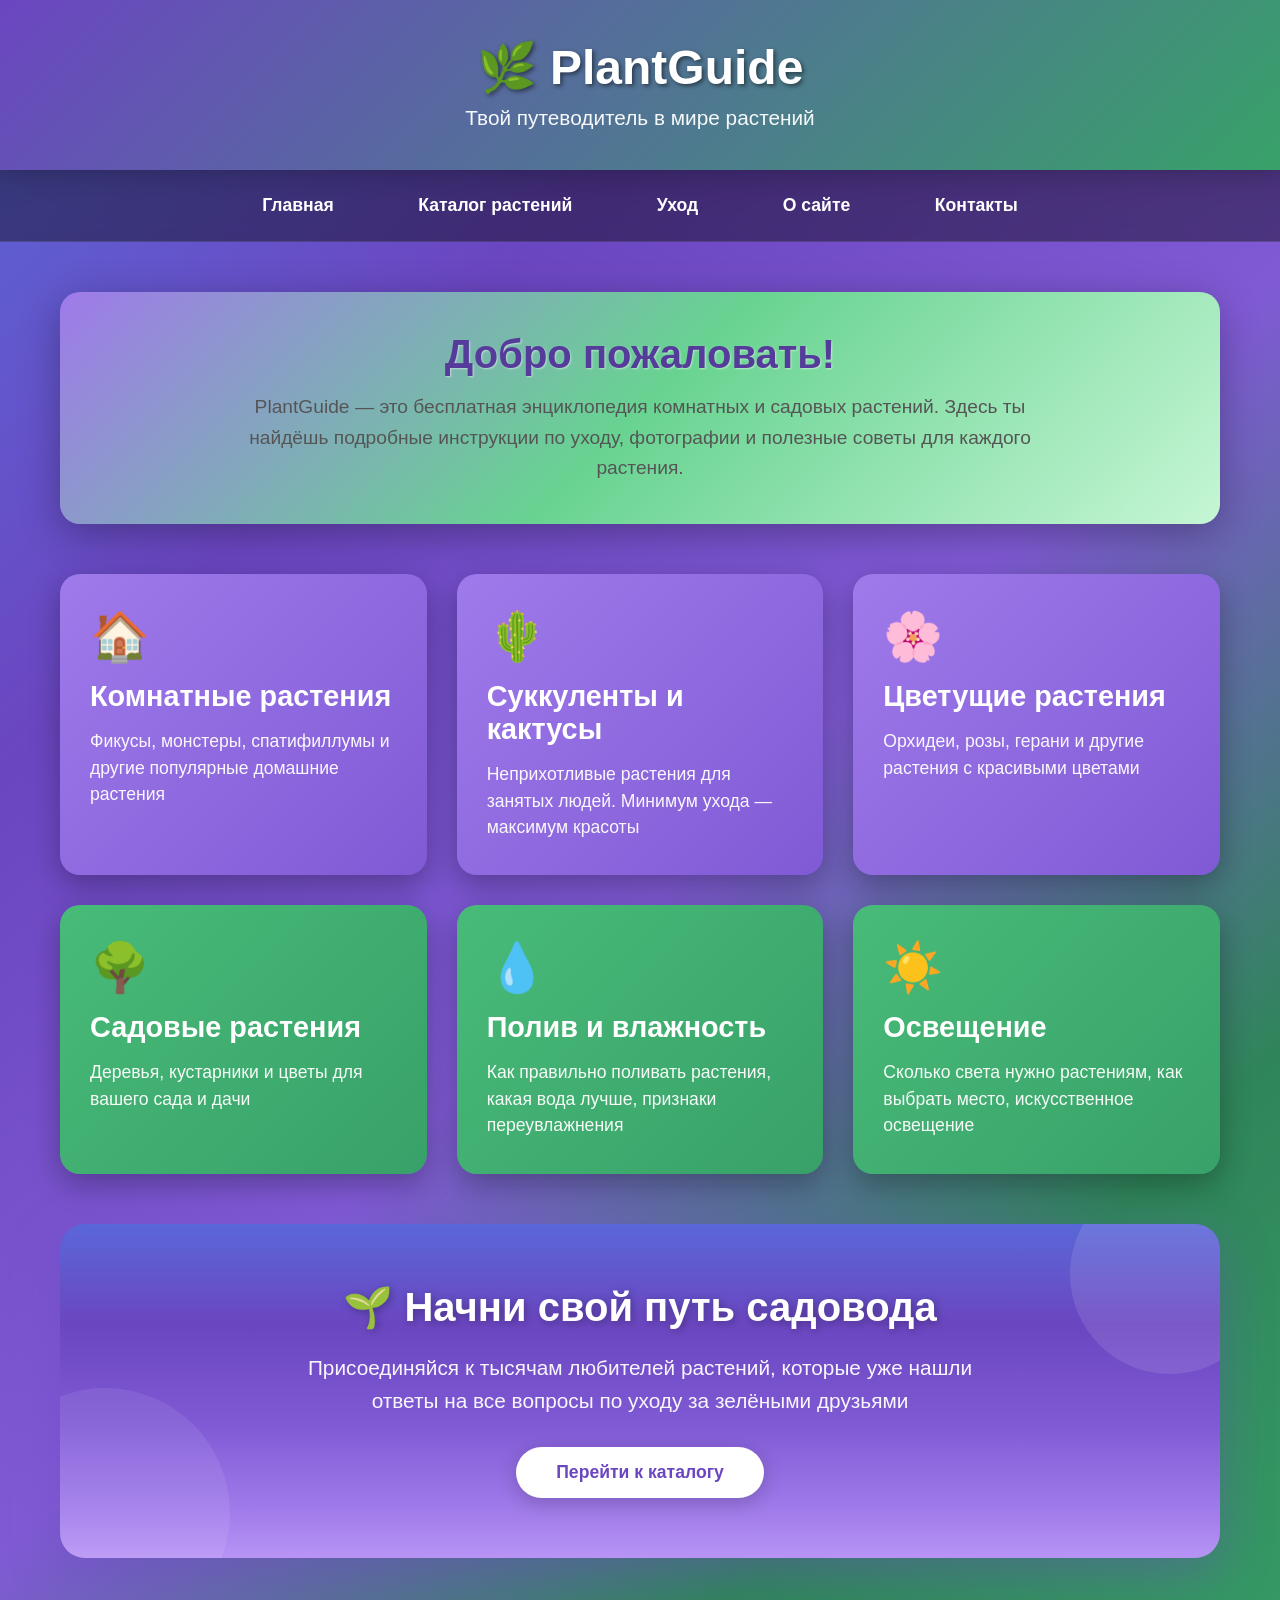
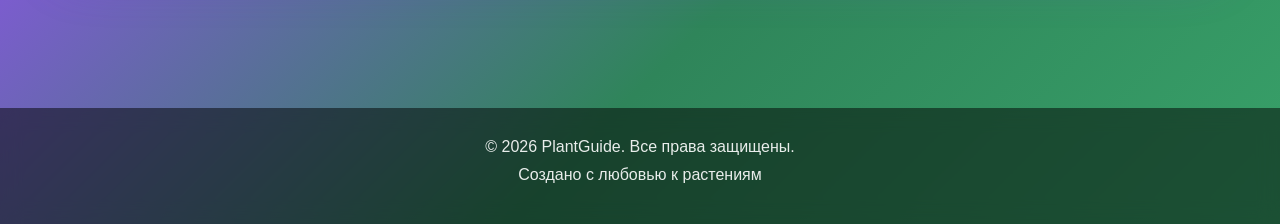
==== commit 6933cea3: "Единая навигация + страницы Уход и Контакты" ====
--- a/index.html
+++ b/index.html
@@ -294,13 +294,13 @@
     </header>
 
     <!-- Навигация -->
-<nav>
-    <a href="index.html">Главная</a>
-    <a href="indoor.html">Комнатные</a>
-    <a href="succulents.html">Суккуленты</a>
-    <a href="flowering.html">Цветущие</a>
-    <a href="about.html">О нас</a>
-</nav>
+    <nav>
+        <a href="index.html">Главная</a>
+        <a href="plants.html">Каталог растений</a>
+        <a href="care.html">Уход</a>
+        <a href="about.html">О сайте</a>
+        <a href="contacts.html">Контакты</a>
+    </nav>
 
     <!-- Основной контент -->
     <div class="container">
